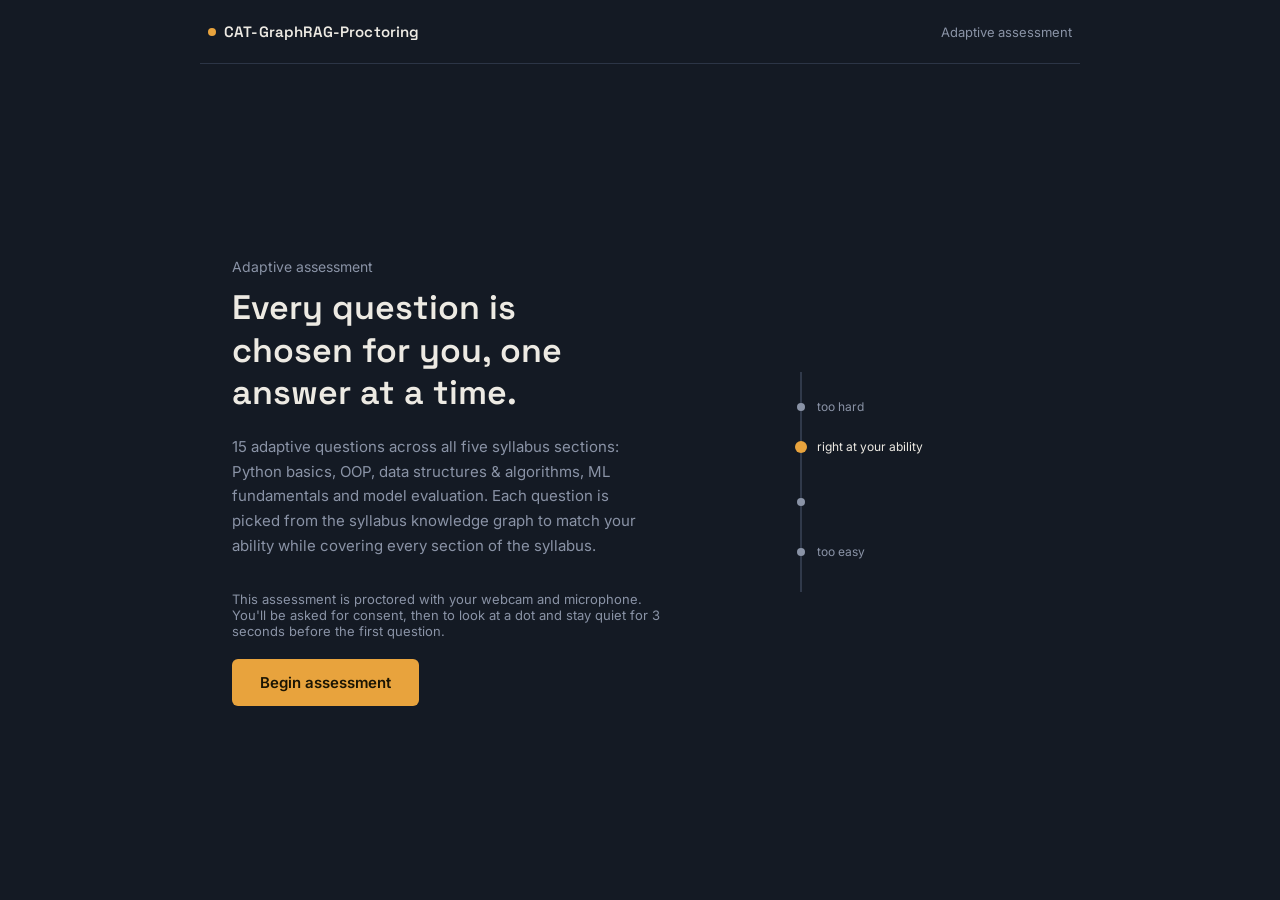
==== frontend/index.html @ 2ac390ed "CAT-GraphRAG-Proctoring: mic integration, NVIDIA NIM models, GraphRAG" ====
<!DOCTYPE html>
<html lang="en">
<head>
<meta charset="UTF-8">
<meta name="viewport" content="width=device-width, initial-scale=1.0">
<title>CAT-GraphRAG-Proctoring — Adaptive Assessment</title>
<link rel="preconnect" href="https://fonts.googleapis.com">
<link href="https://fonts.googleapis.com/css2?family=Space+Grotesk:wght@400;500;600;700&family=Inter:wght@400;500;600&display=swap" rel="stylesheet">
<link rel="stylesheet" href="proctor/proctor.css">
<link rel="stylesheet" href="style.css">
</head>
<body>

<div class="frame">

  <header class="topbar">
    <div class="brand">
      <span class="brand-mark"></span>
      CAT-GraphRAG-Proctoring
    </div>
    <div class="topbar-meta" id="topbar-meta"></div>
  </header>

  <main class="stage">

    <!-- ============ INTRO ============ -->
    <section class="panel intro-panel" id="view-intro">
      <div class="intro-copy">
        <p class="eyebrow-free-label" id="cert-title">Adaptive assessment</p>
        <h1>Every question is chosen for you, one answer at a time.</h1>
        <p class="lede">
          15 adaptive questions across all five syllabus sections: Python basics, OOP, data structures
          &amp; algorithms, ML fundamentals and model evaluation. Each question is picked from the
          syllabus knowledge graph to match your ability while covering every section of the syllabus.
        </p>
        <p class="proctor-note">This assessment is proctored with your webcam and microphone. You'll be asked for consent, then to look at a dot and stay quiet for 3 seconds before the first question.</p>
        <button class="btn-primary" id="btn-start">Begin assessment</button>
      </div>
      <div class="intro-diagram">
        <svg viewBox="0 0 220 260" width="220" height="260">
          <line x1="30" y1="20" x2="30" y2="240" stroke="#3A4457" stroke-width="1.5"/>
          <circle cx="30" cy="200" r="4" fill="#8A93A6"/>
          <circle cx="30" cy="150" r="4" fill="#8A93A6"/>
          <circle cx="30" cy="95"  r="6" fill="#E8A33D"/>
          <circle cx="30" cy="55"  r="4" fill="#8A93A6"/>
          <text x="46" y="204" fill="#8A93A6" font-size="12" font-family="Inter">too easy</text>
          <text x="46" y="99"  fill="#EDEAE3" font-size="12" font-family="Inter">right at your ability</text>
          <text x="46" y="59"  fill="#8A93A6" font-size="12" font-family="Inter">too hard</text>
        </svg>
      </div>
    </section>

    <!-- ============ QUESTION ============ -->
    <section class="panel question-view" id="view-question" hidden>
      <aside class="gauge-rail">
        <div class="gauge-label">ability estimate</div>
        <div class="gauge">
          <div class="gauge-track">
            <div class="gauge-fill" id="gauge-fill"></div>
            <div class="gauge-needle" id="gauge-needle"></div>
          </div>
          <div class="gauge-scale">
            <span>+3</span>
            <span>0</span>
            <span>−3</span>
          </div>
        </div>
        <div class="theta-readout">
          <div class="theta-value" id="theta-value">0.00</div>
          <div class="theta-se" id="theta-se">± 1.00 SE</div>
        </div>
      </aside>

      <div class="question-main">
        <div class="question-meta">
          <span class="q-topic" id="q-topic">—</span>
          <span class="q-count" id="q-count">Question 1 of 10</span>
        </div>
        <h2 class="q-text" id="q-text">Loading…</h2>
        <div class="options" id="options"></div>
        <button class="btn-primary" id="btn-submit" disabled>Submit answer</button>
        <div class="feedback" id="feedback" hidden></div>
      </div>
    </section>

    <!-- ============ RESULT ============ -->
    <section class="panel result-view" id="view-result" hidden>
      <div class="result-headline">
        <p class="eyebrow-free-label">Assessment complete</p>
        <h1 id="result-proficiency">—</h1>
        <p class="result-theta" id="result-theta-line"></p>
      </div>

      <div class="result-body">
        <div class="result-summary-card">
          <div class="summary-row">
            <span>Questions answered</span>
            <span id="result-count">—</span>
          </div>
          <div class="summary-row">
            <span>Correct</span>
            <span id="result-correct">—</span>
          </div>
          <div class="summary-row">
            <span>Final ability (θ)</span>
            <span id="result-theta-val">—</span>
          </div>
          <div class="summary-row">
            <span>Standard error</span>
            <span id="result-se">—</span>
          </div>
          <div class="summary-row">
            <span>Exam integrity</span>
            <span id="result-integrity">—</span>
          </div>
        </div>

        <div class="topic-breakdown">
          <div class="breakdown-title">By section</div>
          <div id="breakdown-list"></div>
        </div>
      </div>

      <button class="btn-secondary" id="btn-restart">Start another attempt</button>
    </section>

  </main>
</div>

<script src="proctor/proctor.js"></script>
<script src="app.js"></script>
</body>
</html>
---- frontend/proctor/proctor.css ----
/* proctor.css: styles for proctor.js (scoped by .proctor-* class names) */
.proctor-preview {
  position: fixed; right: 16px; bottom: 16px; z-index: 9000;
  width: 176px; border-radius: 12px; overflow: hidden;
  background: #111; box-shadow: 0 6px 24px rgba(0,0,0,.25); font: 12px/1.3 system-ui, sans-serif;
}
.proctor-preview video { display: block; width: 100%; transform: scaleX(-1); }
.proctor-badge { display: flex; align-items: center; gap: 6px; padding: 6px 8px; color: #fff; background: #1c1c1c; }
.proctor-badge .dot { width: 8px; height: 8px; border-radius: 50%; background: #888; flex: none; }
.proctor-badge[data-level="ok"] .dot { background: #22c55e; }
.proctor-badge[data-level="warn"] .dot { background: #f59e0b; }
.proctor-badge[data-level="bad"] .dot { background: #ef4444; }
.proctor-badge[data-level="bad"] { background: #5b1414; }

.proctor-calib { position: fixed; inset: 0; z-index: 9500; background: var(--pr-calib-bg, #0b1220); }
.proctor-calib-msg {
  position: absolute; left: 50%; top: 50%; transform: translate(-50%, -140%);
  color: #e5e7eb; text-align: center; max-width: 520px; font: 16px/1.5 system-ui, sans-serif; transition: opacity .4s;
}
.proctor-calib-msg h2 { margin: 0 0 8px; font-size: 22px; }
.proctor-dot {
  position: absolute; left: 50%; top: 50%; width: 22px; height: 22px; margin: -11px 0 0 -11px;
  border-radius: 50%; background: var(--pr-dot, #38bdf8); box-shadow: 0 0 0 6px color-mix(in srgb, var(--pr-dot, #38bdf8) 25%, transparent);
  transition: left .3s ease, top .3s ease;
}
.proctor-dot.pulse { animation: proctor-pulse 1s ease-in-out infinite; }
@keyframes proctor-pulse { 50% { transform: scale(.55); } }

.proctor-modal-back {
  position: fixed; inset: 0; z-index: 9800; display: grid; place-items: center;
  background: rgba(15,23,42,.6); padding: 16px;
}
.proctor-modal {
  width: min(560px, 100%); max-height: 90vh; overflow: auto; background: var(--pr-surface, #fff); color: var(--pr-text, #111827);
  border: 1px solid var(--pr-line, transparent); border-radius: 14px; padding: 22px 24px; font: 15px/1.5 var(--pr-font, system-ui, sans-serif); box-shadow: 0 20px 60px rgba(0,0,0,.3);
}
.proctor-modal h2 { margin: 0 0 10px; font-size: 20px; }
.proctor-policy { padding-left: 18px; margin: 8px 0; }
.proctor-policy li { margin: 6px 0; }
.proctor-small { color: var(--pr-muted, #6b7280); font-size: 12px; }
.proctor-actions { display: flex; justify-content: flex-end; gap: 8px; margin-top: 16px; flex-wrap: wrap; }
.proctor-actions button {
  border: 1px solid var(--pr-line, #d1d5db); background: transparent; color: var(--pr-text, #111827); border-radius: 8px; padding: 9px 16px;
  font: inherit; cursor: pointer;
}
.proctor-actions button.primary { background: var(--pr-accent, #2563eb); border-color: var(--pr-accent, #2563eb); color: var(--pr-accent-text, #fff); font-weight: 600; }

.proctor-toasts { position: fixed; right: 16px; bottom: 200px; z-index: 9700; display: flex; flex-direction: column; gap: 8px; width: min(320px, calc(100vw - 32px)); }
.proctor-toast {
  display: flex; flex-direction: column; gap: 2px; padding: 10px 12px; border-radius: 10px;
  background: var(--pr-surface, #fff); color: var(--pr-text, #111827); border: 1px solid var(--pr-line, #e5e7eb);
  border-left: 4px solid #f59e0b; font: 13px/1.4 var(--pr-font, system-ui, sans-serif);
  box-shadow: 0 8px 24px rgba(0,0,0,.25); transition: opacity .5s, transform .5s;
}
.proctor-toast b { font-size: 13px; }
.proctor-toast.leaving { opacity: 0; transform: translateY(6px); }
---- frontend/style.css ----
:root {
  --ink: #141A24;
  --ink-raised: #1B2330;
  --ink-line: #2C3546;
  --text: #EDEAE3;
  --text-muted: #8A93A6;
  --amber: #E8A33D;
  --teal: #4F8A82;
  --rust: #B5533C;
  --font-display: 'Space Grotesk', sans-serif;
  --font-body: 'Inter', sans-serif;
}

* { box-sizing: border-box; }

/* .intro-panel / .question-view set display:flex unconditionally, which
   ties with the browser's default [hidden] rule on specificity — without
   this, a "hidden" panel can still render. Force hidden to always win. */
[hidden] { display: none !important; }

html, body {
  margin: 0;
  padding: 0;
  background: var(--ink);
  color: var(--text);
  font-family: var(--font-body);
  min-height: 100vh;
}

body {
  display: flex;
  justify-content: center;
}

@media (prefers-reduced-motion: reduce) {
  * { transition: none !important; animation: none !important; }
}

.frame {
  width: 100%;
  max-width: 880px;
  min-height: 100vh;
  display: flex;
  flex-direction: column;
}

/* ---------- topbar ---------- */
.topbar {
  display: flex;
  justify-content: space-between;
  align-items: center;
  padding: 22px 8px;
  border-bottom: 1px solid var(--ink-line);
}

.brand {
  font-family: var(--font-display);
  font-weight: 600;
  font-size: 15px;
  display: flex;
  align-items: center;
  gap: 8px;
  letter-spacing: 0.01em;
}

.brand-mark {
  width: 8px;
  height: 8px;
  border-radius: 50%;
  background: var(--amber);
  display: inline-block;
}

.topbar-meta {
  font-size: 13px;
  color: var(--text-muted);
  font-variant-numeric: tabular-nums;
}

/* ---------- stage ---------- */
.stage {
  flex: 1;
  display: flex;
  align-items: stretch;
  padding: 8px;
}

.panel {
  width: 100%;
}

/* ---------- shared bits ---------- */
.eyebrow-free-label {
  color: var(--text-muted);
  font-size: 14px;
  margin: 0 0 12px 0;
}

.btn-primary {
  font-family: var(--font-body);
  font-weight: 600;
  font-size: 15px;
  background: var(--amber);
  color: #1B1503;
  border: none;
  border-radius: 6px;
  padding: 14px 28px;
  cursor: pointer;
  transition: transform 0.12s ease, filter 0.12s ease;
}
.btn-primary:hover:not(:disabled) { filter: brightness(1.08); }
.btn-primary:active:not(:disabled) { transform: scale(0.98); }
.btn-primary:disabled {
  background: var(--ink-line);
  color: var(--text-muted);
  cursor: not-allowed;
}
.btn-primary:focus-visible, .btn-secondary:focus-visible, .option:focus-visible {
  outline: 2px solid var(--amber);
  outline-offset: 2px;
}

.btn-secondary {
  font-family: var(--font-body);
  font-weight: 500;
  font-size: 14px;
  background: transparent;
  color: var(--text);
  border: 1px solid var(--ink-line);
  border-radius: 6px;
  padding: 12px 24px;
  cursor: pointer;
}
.btn-secondary:hover { border-color: var(--text-muted); }

/* ---------- intro ---------- */
.intro-panel {
  display: flex;
  align-items: center;
  gap: 48px;
  padding: 60px 24px;
}

.intro-copy { flex: 1.3; min-width: 0; }
.intro-diagram { flex: 1; display: flex; justify-content: center; }

.intro-panel h1 {
  font-family: var(--font-display);
  font-weight: 600;
  font-size: 34px;
  line-height: 1.25;
  margin: 0 0 20px 0;
  max-width: 15ch;
}

.lede {
  color: var(--text-muted);
  font-size: 15px;
  line-height: 1.65;
  max-width: 46ch;
  margin: 0 0 32px 0;
}

/* ---------- question view ---------- */
.question-view {
  display: flex;
  gap: 40px;
  padding: 40px 24px;
}

.gauge-rail {
  width: 140px;
  flex-shrink: 0;
  display: flex;
  flex-direction: column;
  align-items: center;
  gap: 16px;
}

.gauge-label {
  font-size: 11px;
  text-transform: lowercase;
  color: var(--text-muted);
  letter-spacing: 0.03em;
}

.gauge {
  display: flex;
  gap: 10px;
  align-items: stretch;
}

.gauge-track {
  position: relative;
  width: 10px;
  height: 320px;
  background: var(--ink-raised);
  border-radius: 6px;
  border: 1px solid var(--ink-line);
  overflow: visible;
}

.gauge-fill {
  position: absolute;
  bottom: 0;
  left: 0;
  width: 100%;
  height: 50%;
  background: linear-gradient(to top, var(--teal), var(--amber));
  border-radius: 6px;
  transition: height 0.5s cubic-bezier(0.22, 1, 0.36, 1);
}

.gauge-needle {
  position: absolute;
  left: -6px;
  top: 50%;
  width: 22px;
  height: 3px;
  background: var(--text);
  border-radius: 2px;
  transform: translateY(-50%);
  transition: top 0.5s cubic-bezier(0.22, 1, 0.36, 1);
}

.gauge-scale {
  display: flex;
  flex-direction: column;
  justify-content: space-between;
  font-size: 11px;
  color: var(--text-muted);
  font-variant-numeric: tabular-nums;
  height: 320px;
}

.theta-readout {
  text-align: center;
}

.theta-value {
  font-family: var(--font-display);
  font-size: 28px;
  font-weight: 600;
  color: var(--amber);
  font-variant-numeric: tabular-nums;
  transition: color 0.3s ease;
}

.theta-se {
  font-size: 11px;
  color: var(--text-muted);
  margin-top: 2px;
}

.question-main {
  flex: 1;
  min-width: 0;
  display: flex;
  flex-direction: column;
}

.question-meta {
  display: flex;
  justify-content: space-between;
  font-size: 13px;
  color: var(--text-muted);
  margin-bottom: 18px;
}

.q-topic { color: var(--teal); font-weight: 500; }

.q-text {
  font-family: var(--font-body);
  font-weight: 600;
  font-size: 20px;
  line-height: 1.5;
  margin: 0 0 28px 0;
  max-width: 58ch;
}

.options {
  display: flex;
  flex-direction: column;
  gap: 10px;
  margin-bottom: 28px;
}

.option {
  text-align: left;
  font-family: var(--font-body);
  font-size: 15px;
  color: var(--text);
  background: var(--ink-raised);
  border: 1px solid var(--ink-line);
  border-radius: 6px;
  padding: 14px 16px;
  cursor: pointer;
  transition: border-color 0.12s ease, background 0.12s ease;
}
.option:hover { border-color: var(--text-muted); }
.option.selected { border-color: var(--amber); background: #24201230; }
.option.correct { border-color: var(--teal); background: #1B2A27; }
.option.incorrect { border-color: var(--rust); background: #2A1D19; }
.option:disabled { cursor: default; }

.feedback {
  font-size: 14px;
  color: var(--text-muted);
  margin-top: -8px;
  margin-bottom: 16px;
}

/* ---------- result view ---------- */
.result-view {
  padding: 60px 24px;
}

.result-headline h1 {
  font-family: var(--font-display);
  font-size: 40px;
  font-weight: 600;
  margin: 0 0 8px 0;
  color: var(--amber);
}

.result-theta {
  color: var(--text-muted);
  font-size: 15px;
  margin: 0 0 40px 0;
}

.result-body {
  display: flex;
  gap: 40px;
  margin-bottom: 40px;
  flex-wrap: wrap;
}

.result-summary-card {
  flex: 1;
  min-width: 220px;
  background: var(--ink-raised);
  border: 1px solid var(--ink-line);
  border-radius: 8px;
  padding: 24px;
}

.summary-row {
  display: flex;
  justify-content: space-between;
  font-size: 14px;
  padding: 10px 0;
  border-bottom: 1px solid var(--ink-line);
  font-variant-numeric: tabular-nums;
}
.summary-row:last-child { border-bottom: none; }
.summary-row span:first-child { color: var(--text-muted); }

.topic-breakdown {
  flex: 1.4;
  min-width: 280px;
}

.breakdown-title {
  font-size: 13px;
  color: var(--text-muted);
  margin-bottom: 14px;
}

.breakdown-row {
  margin-bottom: 14px;
}

.breakdown-row-label {
  display: flex;
  justify-content: space-between;
  font-size: 13px;
  margin-bottom: 6px;
}

.breakdown-row-label span:last-child {
  color: var(--text-muted);
  font-variant-numeric: tabular-nums;
}

.breakdown-bar-track {
  height: 6px;
  background: var(--ink-raised);
  border-radius: 3px;
  overflow: hidden;
}

.breakdown-bar-fill {
  height: 100%;
  background: var(--teal);
  border-radius: 3px;
}

/* ---------- responsive ---------- */
@media (max-width: 640px) {
  .intro-panel { flex-direction: column; padding: 40px 16px; text-align: left; }
  .intro-diagram { display: none; }
  .question-view { flex-direction: column; gap: 24px; padding: 24px 16px; }
  .gauge-rail { flex-direction: row; width: 100%; align-items: center; gap: 16px; }
  .gauge-track { height: 14px; width: 100%; }
  .gauge-fill { height: 100%; width: 50%; bottom: auto; background: linear-gradient(to right, var(--teal), var(--amber)); }
  .gauge-needle { top: -6px; left: 50%; width: 3px; height: 26px; }
  .gauge-scale { flex-direction: row; height: auto; width: 100%; }
  .theta-readout { display: flex; align-items: baseline; gap: 8px; }
  .result-body { flex-direction: column; }
}

/* ---------- proctoring (theme for proctor/proctor.css) ---------- */
:root {
  --pr-surface: var(--ink-raised);
  --pr-text: var(--text);
  --pr-muted: var(--text-muted);
  --pr-line: var(--ink-line);
  --pr-accent: var(--amber);
  --pr-accent-text: #1B1503;
  --pr-calib-bg: var(--ink);
  --pr-dot: var(--amber);
  --pr-font: var(--font-body);
}
.proctor-modal h2 { font-family: var(--font-display); }
.proctor-note { color: var(--text-muted); font-size: 13px; margin: 0 0 20px; }
.topbar-meta.alerted { color: var(--rust); font-weight: 600; }
.integrity-clear { color: var(--teal); }
.integrity-under_review { color: var(--amber); }
.integrity-alerted { color: var(--rust); font-weight: 600; }

/* ---------- section results ---------- */
.missed { color: var(--text-muted); font-size: 12px; margin-top: 4px; }
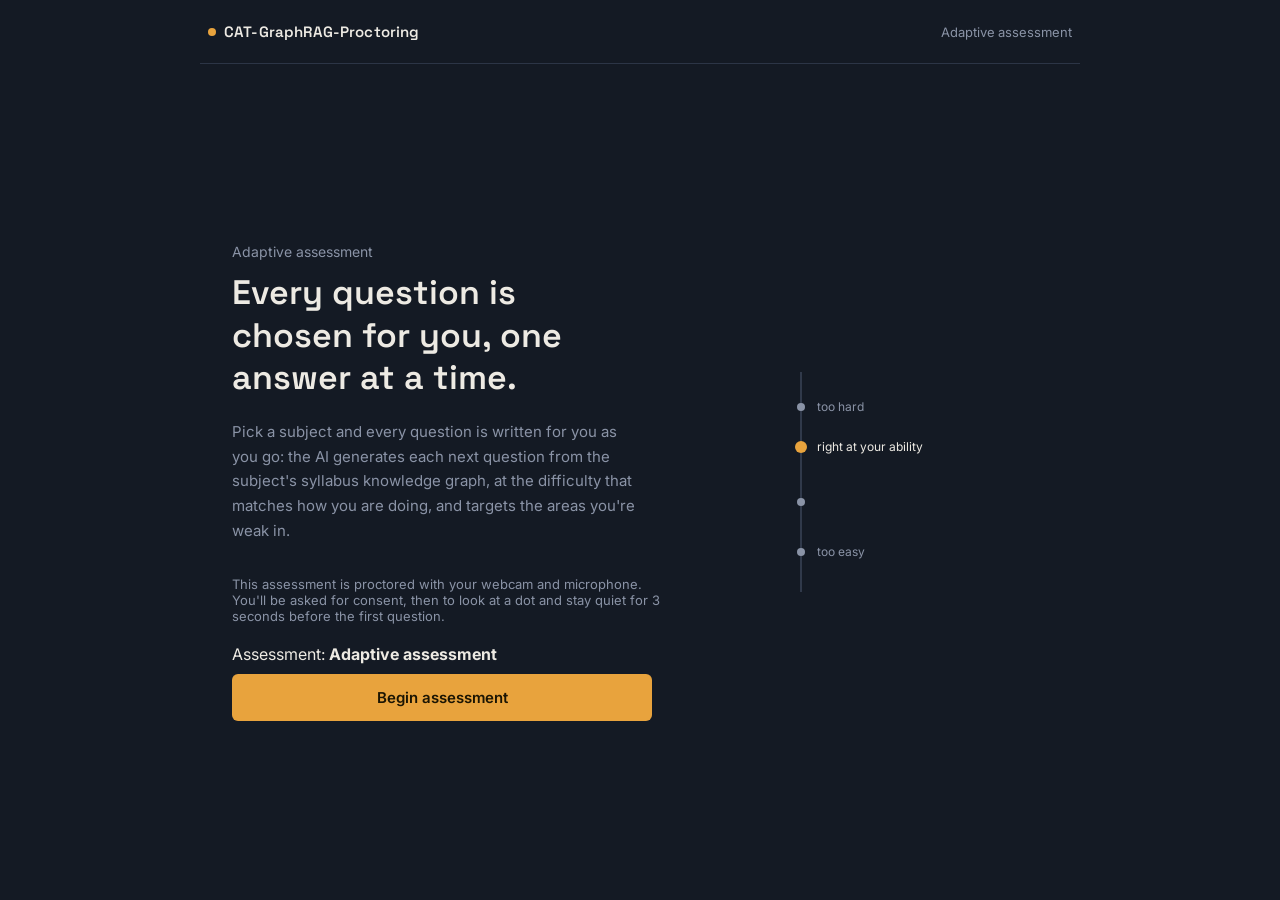
==== commit 5047a79a: "Live AI question generation, exam scope, LangCache, detailed README" ====
--- a/frontend/index.html
+++ b/frontend/index.html
@@ -29,12 +29,15 @@
         <p class="eyebrow-free-label" id="cert-title">Adaptive assessment</p>
         <h1>Every question is chosen for you, one answer at a time.</h1>
         <p class="lede">
-          15 adaptive questions across all five syllabus sections: Python basics, OOP, data structures
-          &amp; algorithms, ML fundamentals and model evaluation. Each question is picked from the
-          syllabus knowledge graph to match your ability while covering every section of the syllabus.
+          Pick a subject and every question is written for you as you go: the AI generates each next
+          question from the subject's syllabus knowledge graph, at the difficulty that matches how you
+          are doing, and targets the areas you're weak in.
         </p>
         <p class="proctor-note">This assessment is proctored with your webcam and microphone. You'll be asked for consent, then to look at a dot and stay quiet for 3 seconds before the first question.</p>
-        <button class="btn-primary" id="btn-start">Begin assessment</button>
+        <div class="account-box" id="subject-box">
+          <p class="account-title">Assessment: <b id="scope-name">…</b></p>
+          <button class="btn-primary" id="btn-start">Begin assessment</button>
+        </div>
       </div>
       <div class="intro-diagram">
         <svg viewBox="0 0 220 260" width="220" height="260">
@@ -119,6 +122,14 @@
           <div class="breakdown-title">By section</div>
           <div id="breakdown-list"></div>
         </div>
+        <div class="topic-breakdown" id="study-box" hidden>
+          <div class="breakdown-title">Study next (from the syllabus knowledge graph)</div>
+          <div id="study-list"></div>
+        </div>
+        <div class="topic-breakdown" id="history-box" hidden>
+          <div class="breakdown-title">Your progress in this subject</div>
+          <div id="history-list"></div>
+        </div>
       </div>
 
       <button class="btn-secondary" id="btn-restart">Start another attempt</button>
--- a/frontend/style.css
+++ b/frontend/style.css
@@ -431,3 +431,17 @@
 
 /* ---------- section results ---------- */
 .missed { color: var(--text-muted); font-size: 12px; margin-top: 4px; }
+
+/* ---- account + subject ---- */
+.account-box { margin-top: 18px; display: flex; flex-direction: column; gap: 10px; max-width: 420px; }
+.account-box input, .account-box select {
+  font: inherit; font-size: 15px; padding: 10px 12px; border-radius: 8px;
+  border: 1px solid #3A4457; background: #1B2130; color: #EDEAE3;
+}
+.account-title { margin: 0; color: #EDEAE3; }
+.account-title a { color: #E8A33D; }
+.account-label { font-size: 13px; color: #8A93A6; }
+.account-row { display: flex; gap: 10px; flex-wrap: wrap; }
+.account-msg { margin: 0; font-size: 13px; color: #8A93A6; min-height: 1em; }
+.q-source { margin-left: 8px; font-size: 12px; padding: 2px 8px; border-radius: 999px;
+  background: rgba(232, 163, 61, 0.15); color: #E8A33D; }
